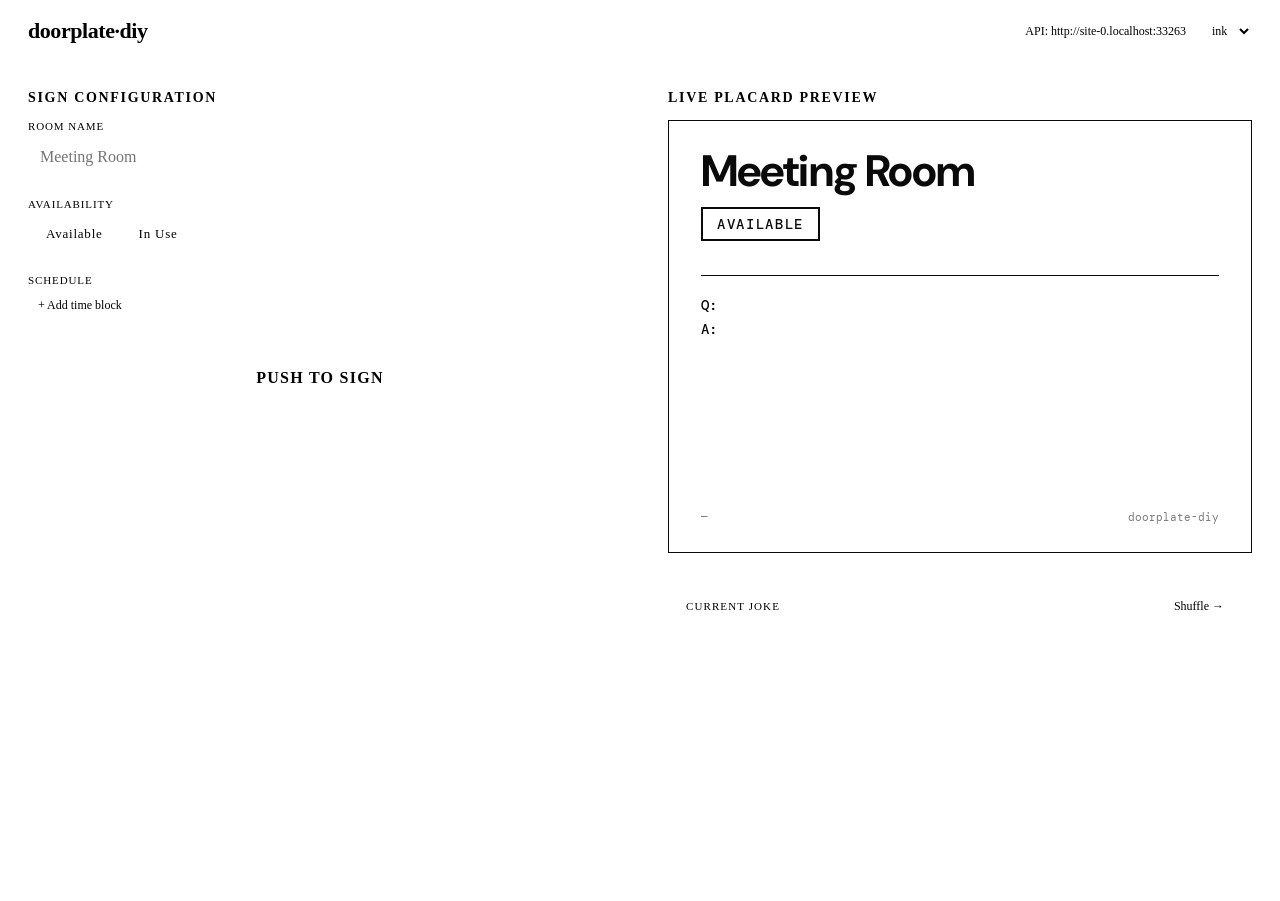
==== server/static/index.html @ 4c4773b1 "fix: address Bugbot + html-check findings - fix(security): stored XSS in control panel — renderSched" ====
<!DOCTYPE html>
<html lang="en">
<head>
  <meta charset="utf-8">
  <meta name="viewport" content="width=device-width, initial-scale=1">
  <title>doorplate-diy · control panel</title>
  <link rel="preconnect" href="https://fonts.googleapis.com">
  <link rel="preconnect" href="https://fonts.gstatic.com" crossorigin>
  <link href="https://fonts.googleapis.com/css2?family=DM+Mono:wght@400;500&family=DM+Sans:wght@400;500;700&family=Syne:wght@500;700;800&display=swap" rel="stylesheet">
  <link id="theme-css" rel="stylesheet" href="/static/themes/ink.css">
  <style>
    * { box-sizing: border-box; }
    html, body { margin: 0; padding: 0; background: var(--paper); color: var(--ink); font-family: var(--font-body); }
    body { min-height: 100vh; }

    .topbar {
      display: flex; align-items: center; justify-content: space-between;
      padding: 18px 28px; border-bottom: var(--divider);
    }
    .brand { font-family: var(--font-display); font-weight: 800; font-size: 22px; letter-spacing: -0.02em; }
    .brand span { color: var(--accent); }
    .topbar-meta { display: flex; gap: 14px; align-items: center; font-family: var(--font-mono); font-size: 12px; color: var(--muted); }
    .theme-picker { font-family: var(--font-mono); font-size: 12px; background: var(--paper-elevated); color: var(--ink); border: 1px solid var(--border); border-radius: var(--radius); padding: 4px 8px; }

    .layout { display: grid; grid-template-columns: 1fr 1fr; gap: 0; min-height: calc(100vh - 61px); }
    @media (max-width: 900px) { .layout { grid-template-columns: 1fr; } }

    .panel { padding: 28px; }
    .panel-left { border-right: var(--divider); }
    .panel-right { background: var(--muted-bg); }

    h2 { font-family: var(--font-display); font-weight: 700; font-size: 14px; letter-spacing: 0.12em; text-transform: uppercase; margin: 0 0 14px; color: var(--muted); }

    .field { margin-bottom: 22px; }
    label { display: block; font-family: var(--font-mono); font-size: 11px; letter-spacing: 0.08em; text-transform: uppercase; color: var(--muted); margin-bottom: 6px; }
    input[type=text], input[type=time] {
      width: 100%; padding: 10px 12px; font-family: var(--font-body); font-size: 16px;
      background: var(--paper-elevated); color: var(--ink);
      border: 1px solid var(--border); border-radius: var(--radius);
    }
    input:focus { outline: 2px solid var(--accent); outline-offset: 1px; }

    .segmented { display: inline-flex; border: 1px solid var(--border); border-radius: var(--radius); overflow: hidden; }
    .segmented button { padding: 10px 18px; background: var(--paper-elevated); color: var(--ink); border: 0; font-family: var(--font-mono); font-size: 13px; cursor: pointer; letter-spacing: 0.06em; }
    .segmented button.on { background: var(--ink); color: var(--paper); }
    .segmented button.on.in-use { background: var(--accent); color: var(--accent-ink); }

    .schedule-row { display: grid; grid-template-columns: 110px 1fr auto; gap: 8px; margin-bottom: 8px; align-items: center; }
    .schedule-row input { padding: 8px 10px; font-size: 14px; }
    .btn-ghost { background: transparent; border: 1px solid var(--border); color: var(--ink); padding: 6px 10px; font-family: var(--font-mono); font-size: 12px; cursor: pointer; border-radius: var(--radius); }
    .btn-ghost:hover { background: var(--ink); color: var(--paper); }

    .btn-primary {
      width: 100%; padding: 16px; margin-top: 12px;
      background: var(--ink); color: var(--paper);
      font-family: var(--font-display); font-weight: 700; font-size: 16px; letter-spacing: 0.08em; text-transform: uppercase;
      border: 0; border-radius: var(--radius); cursor: pointer;
    }
    .btn-primary:disabled { opacity: 0.5; cursor: wait; }
    .btn-primary:hover:not(:disabled) { background: var(--accent); color: var(--accent-ink); }

    /* Placard preview — mirrors the e-ink layout */
    .placard {
      background: #ffffff; color: #0a0a0a;
      border: 1px solid #0a0a0a;
      padding: 28px 32px; border-radius: var(--radius);
      aspect-ratio: 648 / 480; display: flex; flex-direction: column; gap: 14px;
      box-shadow: 0 10px 30px var(--shadow);
      font-family: "DM Sans", sans-serif;
    }
    .placard .title { font-family: "DM Sans", sans-serif; font-weight: 700; font-size: 44px; line-height: 1; letter-spacing: -0.02em; }
    .placard .badge {
      align-self: flex-start;
      padding: 6px 14px; font-family: "DM Mono", monospace; font-weight: 500; font-size: 14px; letter-spacing: 0.12em;
      border: 2px solid #0a0a0a;
    }
    .placard .badge.in-use { background: #c4342a; color: #ffffff; border-color: #c4342a; }
    .placard .schedule { display: flex; flex-direction: column; gap: 4px; font-size: 18px; }
    .placard .schedule-line { display: grid; grid-template-columns: 70px 1fr; gap: 12px; }
    .placard .schedule-empty { color: #7a7a7a; font-style: italic; font-size: 15px; }
    .placard .divider { border-top: 1px solid #0a0a0a; margin: 6px 0; }
    .placard .joke { font-family: "DM Mono", monospace; font-size: 14px; line-height: 1.4; display: flex; flex-direction: column; gap: 4px; }
    .placard .joke .q::before { content: "Q: "; font-weight: 500; }
    .placard .joke .a::before { content: "A: "; font-weight: 500; }
    .placard .footer { margin-top: auto; font-family: "DM Mono", monospace; font-size: 11px; color: #7a7a7a; display: flex; justify-content: space-between; }

    .joke-card { margin-top: 22px; padding: 18px; background: var(--paper-elevated); border: 1px solid var(--border); border-radius: var(--radius); }
    .joke-card .row { display: flex; justify-content: space-between; align-items: center; margin-bottom: 10px; }
    .joke-card .title { font-family: var(--font-mono); font-size: 11px; letter-spacing: 0.1em; text-transform: uppercase; color: var(--muted); }
    .joke-card .q, .joke-card .a { font-family: var(--font-mono); font-size: 14px; line-height: 1.5; }

    .toast { position: fixed; bottom: 24px; right: 24px; padding: 12px 18px; background: var(--ink); color: var(--paper); font-family: var(--font-mono); font-size: 13px; border-radius: var(--radius); opacity: 0; transition: opacity 0.2s; }
    .toast.show { opacity: 1; }
    .toast.error { background: var(--accent); color: var(--accent-ink); }
  </style>
</head>
<body>
  <header class="topbar">
    <div class="brand">doorplate<span>·</span>diy</div>
    <div class="topbar-meta">
      <span id="api-indicator"></span>
      <select id="theme-picker" class="theme-picker" title="theme"></select>
    </div>
  </header>

  <main class="layout">
    <section class="panel panel-left">
      <h2>Sign Configuration</h2>

      <div class="field">
        <label for="room-name">Room name</label>
        <input id="room-name" type="text" placeholder="Meeting Room" autocomplete="off">
      </div>

      <div class="field">
        <label>Availability</label>
        <div class="segmented" role="radiogroup">
          <button id="btn-available" type="button">Available</button>
          <button id="btn-in-use" type="button" class="in-use">In Use</button>
        </div>
      </div>

      <div class="field">
        <label>Schedule</label>
        <div id="schedule-rows"></div>
        <button id="btn-add-row" class="btn-ghost" type="button">+ Add time block</button>
      </div>

      <button id="btn-push" class="btn-primary" type="button">Push to Sign</button>
    </section>

    <section class="panel panel-right">
      <h2>Live Placard Preview</h2>
      <div class="placard" id="placard">
        <div class="title" id="pl-title">Meeting Room</div>
        <div class="badge" id="pl-badge">AVAILABLE</div>
        <div class="schedule" id="pl-schedule"></div>
        <div class="divider"></div>
        <div class="joke">
          <div class="q" id="pl-joke-q"></div>
          <div class="a" id="pl-joke-a"></div>
        </div>
        <div class="footer">
          <span id="pl-updated">—</span>
          <span>doorplate-diy</span>
        </div>
      </div>

      <div class="joke-card">
        <div class="row">
          <span class="title">Current joke</span>
          <button id="btn-shuffle" class="btn-ghost" type="button">Shuffle →</button>
        </div>
        <div class="q" id="jc-q"></div>
        <div class="a" id="jc-a"></div>
      </div>
    </section>
  </main>

  <div id="toast" class="toast"></div>

  <script>
    const API_BASE = `${window.location.protocol}//${window.location.host}`;
    document.getElementById("api-indicator").textContent = `API: ${API_BASE}`;

    const state = { room_name: "Meeting Room", available: true, schedule: [], joke_q: "", joke_a: "", last_updated: null };

    // ---------- theme ----------
    async function loadThemes() {
      const picker = document.getElementById("theme-picker");
      let themes = ["ink"];
      try {
        const res = await fetch(`${API_BASE}/themes`);
        const list = await res.json();
        if (Array.isArray(list) && list.length) themes = list;
      } catch (_) { /* fall back to single theme */ }

      const saved = localStorage.getItem("doorplateTheme") || "ink";
      picker.innerHTML = "";
      for (const name of themes) {
        const opt = document.createElement("option");
        opt.value = name; opt.textContent = name;
        if (name === saved) opt.selected = true;
        picker.appendChild(opt);
      }
      applyTheme(picker.value);
      picker.addEventListener("change", () => {
        applyTheme(picker.value);
        localStorage.setItem("doorplateTheme", picker.value);
      });
    }

    function applyTheme(name) {
      document.getElementById("theme-css").href = `/static/themes/${name}.css`;
    }

    // ---------- state ↔ UI ----------
    function render() {
      document.getElementById("room-name").value = state.room_name;
      document.getElementById("btn-available").classList.toggle("on", state.available);
      document.getElementById("btn-in-use").classList.toggle("on", !state.available);
      renderScheduleRows();
      renderPlacard();
      renderJokeCard();
    }

    function renderScheduleRows() {
      const container = document.getElementById("schedule-rows");
      container.replaceChildren();
      state.schedule.forEach((row, i) => {
        const el = document.createElement("div");
        el.className = "schedule-row";

        const timeInput = document.createElement("input");
        timeInput.type = "time";
        timeInput.value = row.time || "";
        timeInput.addEventListener("input", (e) => {
          state.schedule[i].time = e.target.value;
          renderPlacard();
        });

        const titleInput = document.createElement("input");
        titleInput.type = "text";
        titleInput.placeholder = "Meeting title";
        titleInput.value = row.title || "";
        titleInput.addEventListener("input", (e) => {
          state.schedule[i].title = e.target.value;
          renderPlacard();
        });

        const removeBtn = document.createElement("button");
        removeBtn.type = "button";
        removeBtn.className = "btn-ghost";
        removeBtn.textContent = "×";
        removeBtn.addEventListener("click", () => {
          state.schedule.splice(i, 1);
          renderScheduleRows();
          renderPlacard();
        });

        el.append(timeInput, titleInput, removeBtn);
        container.appendChild(el);
      });
    }

    function renderPlacard() {
      document.getElementById("pl-title").textContent = state.room_name || "—";
      const badge = document.getElementById("pl-badge");
      badge.textContent = state.available ? "AVAILABLE" : "IN USE";
      badge.classList.toggle("in-use", !state.available);

      const sched = document.getElementById("pl-schedule");
      sched.replaceChildren();
      const lines = state.schedule.filter(r => (r.time && r.time.trim()) || (r.title && r.title.trim()));
      if (!lines.length) {
        const empty = document.createElement("div");
        empty.className = "schedule-empty";
        empty.textContent = "No meetings scheduled";
        sched.appendChild(empty);
      } else {
        lines.slice(0, 5).forEach(row => {
          const line = document.createElement("div");
          line.className = "schedule-line";
          const timeSpan = document.createElement("span");
          timeSpan.textContent = row.time || "";
          const titleSpan = document.createElement("span");
          titleSpan.textContent = row.title || "";
          line.append(timeSpan, titleSpan);
          sched.appendChild(line);
        });
      }

      document.getElementById("pl-joke-q").textContent = state.joke_q || "";
      document.getElementById("pl-joke-a").textContent = state.joke_a || "";
      document.getElementById("pl-updated").textContent = state.last_updated || "not pushed yet";
    }

    function renderJokeCard() {
      document.getElementById("jc-q").textContent = state.joke_q ? `Q: ${state.joke_q}` : "";
      document.getElementById("jc-a").textContent = state.joke_a ? `A: ${state.joke_a}` : "";
    }

    // ---------- API ----------
    async function fetchStatus() {
      const res = await fetch(`${API_BASE}/status`);
      const data = await res.json();
      Object.assign(state, data);
      render();
    }

    async function pushUpdate(extra = {}) {
      const pushBtn = document.getElementById("btn-push");
      pushBtn.disabled = true;
      try {
        const headers = { "Content-Type": "application/json" };
        const token = localStorage.getItem("doorplateToken");
        if (token) headers["X-Doorplate-Token"] = token;
        const body = {
          room_name: document.getElementById("room-name").value,
          available: state.available,
          schedule: state.schedule,
          ...extra,
        };
        const res = await fetch(`${API_BASE}/update`, { method: "POST", headers, body: JSON.stringify(body) });
        if (!res.ok) throw new Error(`${res.status}`);
        const data = await res.json();
        Object.assign(state, data);
        render();
        toast("Pushed to sign");
      } catch (err) {
        toast(`Push failed: ${err.message}`, true);
      } finally {
        pushBtn.disabled = false;
      }
    }

    // ---------- events ----------
    document.getElementById("room-name").addEventListener("input", (e) => {
      state.room_name = e.target.value;
      renderPlacard();
    });
    document.getElementById("btn-available").addEventListener("click", () => {
      state.available = true;
      render();
    });
    document.getElementById("btn-in-use").addEventListener("click", () => {
      state.available = false;
      render();
    });
    document.getElementById("btn-add-row").addEventListener("click", () => {
      state.schedule.push({ time: "", title: "" });
      renderScheduleRows();
      renderPlacard();
    });
    document.getElementById("btn-push").addEventListener("click", () => pushUpdate());
    document.getElementById("btn-shuffle").addEventListener("click", () => pushUpdate({ new_joke: true }));

    // ---------- toast ----------
    let toastTimer = null;
    function toast(msg, isError = false) {
      const el = document.getElementById("toast");
      el.textContent = msg;
      el.classList.toggle("error", isError);
      el.classList.add("show");
      clearTimeout(toastTimer);
      toastTimer = setTimeout(() => el.classList.remove("show"), 2200);
    }

    // ---------- boot ----------
    (async () => {
      await loadThemes();
      await fetchStatus();
    })();
  </script>
</body>
</html>
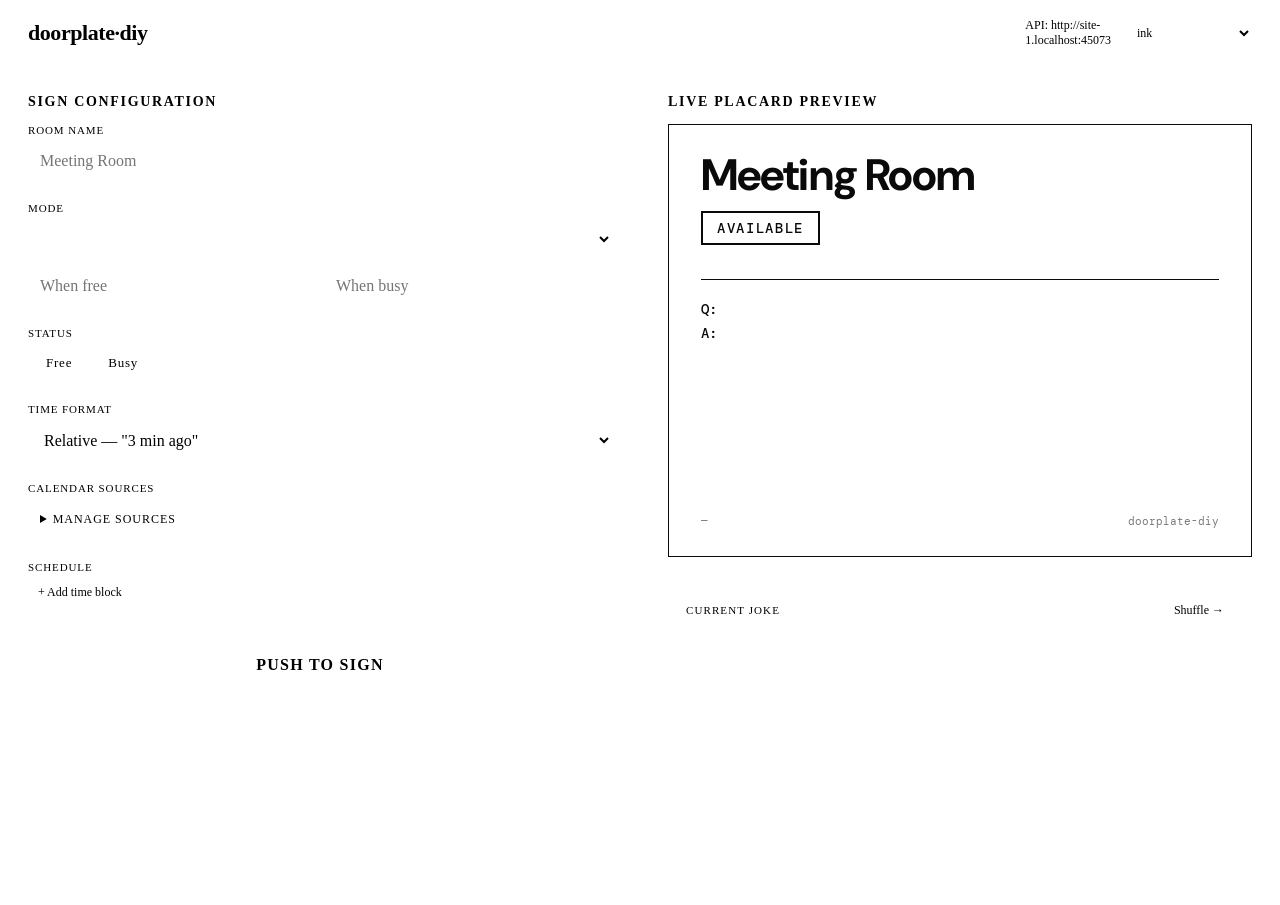
==== commit 61835b03: "feat: modes, time display, and calendar source badges Three user-facing features in one PR, all back" ====
--- a/server/static/index.html
+++ b/server/static/index.html
@@ -33,22 +33,32 @@
 
     .field { margin-bottom: 22px; }
     label { display: block; font-family: var(--font-mono); font-size: 11px; letter-spacing: 0.08em; text-transform: uppercase; color: var(--muted); margin-bottom: 6px; }
-    input[type=text], input[type=time] {
+    input[type=text], input[type=time], select {
       width: 100%; padding: 10px 12px; font-family: var(--font-body); font-size: 16px;
       background: var(--paper-elevated); color: var(--ink);
       border: 1px solid var(--border); border-radius: var(--radius);
     }
-    input:focus { outline: 2px solid var(--accent); outline-offset: 1px; }
+    input[type=color] {
+      width: 48px; height: 32px; padding: 0; border: 1px solid var(--border); border-radius: var(--radius); background: var(--paper-elevated);
+    }
+    input:focus, select:focus { outline: 2px solid var(--accent); outline-offset: 1px; }
 
     .segmented { display: inline-flex; border: 1px solid var(--border); border-radius: var(--radius); overflow: hidden; }
     .segmented button { padding: 10px 18px; background: var(--paper-elevated); color: var(--ink); border: 0; font-family: var(--font-mono); font-size: 13px; cursor: pointer; letter-spacing: 0.06em; }
     .segmented button.on { background: var(--ink); color: var(--paper); }
     .segmented button.on.in-use { background: var(--accent); color: var(--accent-ink); }
 
-    .schedule-row { display: grid; grid-template-columns: 110px 1fr auto; gap: 8px; margin-bottom: 8px; align-items: center; }
-    .schedule-row input { padding: 8px 10px; font-size: 14px; }
+    .schedule-row { display: grid; grid-template-columns: 100px 1fr 120px auto; gap: 6px; margin-bottom: 8px; align-items: center; }
+    .schedule-row input, .schedule-row select { padding: 8px 10px; font-size: 14px; }
     .btn-ghost { background: transparent; border: 1px solid var(--border); color: var(--ink); padding: 6px 10px; font-family: var(--font-mono); font-size: 12px; cursor: pointer; border-radius: var(--radius); }
     .btn-ghost:hover { background: var(--ink); color: var(--paper); }
+
+    .source-row { display: grid; grid-template-columns: 44px 1fr 48px auto; gap: 6px; margin-bottom: 8px; align-items: center; }
+    .source-row input { padding: 8px 10px; font-size: 14px; }
+    details.sources { border: 1px solid var(--border); border-radius: var(--radius); background: var(--paper-elevated); padding: 10px 12px; }
+    details.sources > summary { font-family: var(--font-mono); font-size: 12px; cursor: pointer; color: var(--muted); letter-spacing: 0.08em; text-transform: uppercase; padding: 2px 0; }
+    details.sources[open] > summary { margin-bottom: 10px; }
+    .custom-labels { display: grid; grid-template-columns: 1fr 1fr; gap: 8px; margin-top: 8px; }
 
     .btn-primary {
       width: 100%; padding: 16px; margin-top: 12px;
@@ -73,16 +83,34 @@
       align-self: flex-start;
       padding: 6px 14px; font-family: "DM Mono", monospace; font-weight: 500; font-size: 14px; letter-spacing: 0.12em;
       border: 2px solid #0a0a0a;
-    }
-    .placard .badge.in-use { background: #c4342a; color: #ffffff; border-color: #c4342a; }
+      position: relative; overflow: hidden;
+    }
+    .placard .badge.in-use { color: #ffffff; }
+    .placard .badge.anim-pulse  { animation: badge-pulse 1.6s ease-in-out infinite; }
+    .placard .badge.anim-blink  { animation: badge-blink 1.0s steps(2) infinite; }
+    .placard .badge.anim-scanline::after {
+      content: ""; position: absolute; top: 0; right: 0; bottom: 0; left: 0;
+      background: linear-gradient(transparent 40%, rgba(255,255,255,0.45) 50%, transparent 60%);
+      animation: badge-scan 2.2s linear infinite;
+      pointer-events: none;
+    }
+    @keyframes badge-pulse { 0%, 100% { opacity: 1 } 50% { opacity: 0.55 } }
+    @keyframes badge-blink { 50% { opacity: 0 } }
+    @keyframes badge-scan  { 0% { transform: translateY(-100%) } 100% { transform: translateY(100%) } }
+
     .placard .schedule { display: flex; flex-direction: column; gap: 4px; font-size: 18px; }
-    .placard .schedule-line { display: grid; grid-template-columns: 70px 1fr; gap: 12px; }
+    .placard .schedule-line { display: grid; grid-template-columns: auto 70px 1fr; gap: 8px; align-items: center; }
     .placard .schedule-empty { color: #7a7a7a; font-style: italic; font-size: 15px; }
     .placard .divider { border-top: 1px solid #0a0a0a; margin: 6px 0; }
     .placard .joke { font-family: "DM Mono", monospace; font-size: 14px; line-height: 1.4; display: flex; flex-direction: column; gap: 4px; }
     .placard .joke .q::before { content: "Q: "; font-weight: 500; }
     .placard .joke .a::before { content: "A: "; font-weight: 500; }
     .placard .footer { margin-top: auto; font-family: "DM Mono", monospace; font-size: 11px; color: #7a7a7a; display: flex; justify-content: space-between; }
+
+    .source-chip {
+      display: inline-block; padding: 1px 5px; border-radius: 2px;
+      font-family: "DM Mono", monospace; font-size: 11px; color: #fff; letter-spacing: 0.04em; font-weight: 500;
+    }
 
     .joke-card { margin-top: 22px; padding: 18px; background: var(--paper-elevated); border: 1px solid var(--border); border-radius: var(--radius); }
     .joke-card .row { display: flex; justify-content: space-between; align-items: center; margin-bottom: 10px; }
@@ -113,11 +141,40 @@
       </div>
 
       <div class="field">
-        <label>Availability</label>
+        <label for="mode-picker">Mode</label>
+        <select id="mode-picker"></select>
+        <div id="custom-labels" class="custom-labels" hidden>
+          <input id="custom-free" type="text" placeholder="When free" maxlength="24">
+          <input id="custom-busy" type="text" placeholder="When busy" maxlength="24">
+        </div>
+      </div>
+
+      <div class="field">
+        <label>Status</label>
         <div class="segmented" role="radiogroup">
-          <button id="btn-available" type="button">Available</button>
-          <button id="btn-in-use" type="button" class="in-use">In Use</button>
+          <button id="btn-available" type="button">Free</button>
+          <button id="btn-in-use" type="button" class="in-use">Busy</button>
         </div>
+      </div>
+
+      <div class="field">
+        <label for="time-format">Time format</label>
+        <select id="time-format">
+          <option value="relative">Relative — "3 min ago"</option>
+          <option value="24h">24-hour — "17:08"</option>
+          <option value="12h">12-hour — "5:08 PM"</option>
+          <option value="iso">ISO timestamp</option>
+          <option value="off">Off (hide)</option>
+        </select>
+      </div>
+
+      <div class="field">
+        <label>Calendar sources</label>
+        <details class="sources">
+          <summary>Manage sources</summary>
+          <div id="source-rows"></div>
+          <button id="btn-add-source" class="btn-ghost" type="button">+ Add source</button>
+        </details>
       </div>
 
       <div class="field">
@@ -163,7 +220,22 @@
     const API_BASE = `${window.location.protocol}//${window.location.host}`;
     document.getElementById("api-indicator").textContent = `API: ${API_BASE}`;
 
-    const state = { room_name: "Meeting Room", available: true, schedule: [], joke_q: "", joke_a: "", last_updated: null };
+    const state = {
+      room_name: "Meeting Room",
+      available: true,
+      schedule: [],
+      joke_q: "", joke_a: "",
+      last_updated: null,
+      status_label: "AVAILABLE",
+      status_animation: "none",
+      status_accent: "#c4342a",
+      mode: "meeting_room",
+      modes: [],
+      custom_labels: { free: "AVAILABLE", busy: "IN USE" },
+      time_format: "relative",
+      time_display: "not pushed yet",
+      sources: {},
+    };
 
     // ---------- theme ----------
     async function loadThemes() {
@@ -176,7 +248,7 @@
       } catch (_) { /* fall back to single theme */ }
 
       const saved = localStorage.getItem("doorplateTheme") || "ink";
-      picker.innerHTML = "";
+      picker.replaceChildren();
       for (const name of themes) {
         const opt = document.createElement("option");
         opt.value = name; opt.textContent = name;
@@ -194,11 +266,107 @@
       document.getElementById("theme-css").href = `/static/themes/${name}.css`;
     }
 
+    // ---------- mode ↔ labels ----------
+    function currentModeLabels() {
+      if (state.mode === "custom") return { free: state.custom_labels.free, busy: state.custom_labels.busy };
+      const m = state.modes.find(x => x.key === state.mode);
+      return m ? { free: m.free, busy: m.busy } : { free: "FREE", busy: "BUSY" };
+    }
+
+    function renderModePicker() {
+      const picker = document.getElementById("mode-picker");
+      picker.replaceChildren();
+      for (const m of state.modes) {
+        const opt = document.createElement("option");
+        opt.value = m.key;
+        opt.textContent = m.label;
+        if (m.key === state.mode) opt.selected = true;
+        picker.appendChild(opt);
+      }
+      document.getElementById("custom-labels").hidden = state.mode !== "custom";
+      document.getElementById("custom-free").value = state.custom_labels.free || "";
+      document.getElementById("custom-busy").value = state.custom_labels.busy || "";
+    }
+
+    function renderSegmented() {
+      const { free, busy } = currentModeLabels();
+      document.getElementById("btn-available").textContent = free || "Free";
+      document.getElementById("btn-in-use").textContent = busy || "Busy";
+      document.getElementById("btn-available").classList.toggle("on", state.available);
+      document.getElementById("btn-in-use").classList.toggle("on", !state.available);
+    }
+
+    // ---------- sources ----------
+    function renderSourceRows() {
+      const container = document.getElementById("source-rows");
+      container.replaceChildren();
+      for (const [key, cfg] of Object.entries(state.sources)) {
+        const row = document.createElement("div");
+        row.className = "source-row";
+
+        const shortInput = document.createElement("input");
+        shortInput.type = "text";
+        shortInput.value = cfg.short || "";
+        shortInput.maxLength = 2;
+        shortInput.placeholder = "W";
+        shortInput.title = "1-2 char badge";
+        shortInput.addEventListener("input", (e) => {
+          state.sources[key].short = e.target.value.slice(0, 2);
+          renderScheduleRows();
+          renderPlacard();
+        });
+
+        const labelInput = document.createElement("input");
+        labelInput.type = "text";
+        labelInput.value = cfg.label || "";
+        labelInput.placeholder = "Work Calendar";
+        labelInput.addEventListener("input", (e) => {
+          state.sources[key].label = e.target.value;
+        });
+
+        const colorInput = document.createElement("input");
+        colorInput.type = "color";
+        colorInput.value = cfg.accent || "#0091ea";
+        colorInput.addEventListener("input", (e) => {
+          state.sources[key].accent = e.target.value;
+          renderPlacard();
+        });
+
+        const removeBtn = document.createElement("button");
+        removeBtn.type = "button";
+        removeBtn.className = "btn-ghost";
+        removeBtn.textContent = "×";
+        removeBtn.addEventListener("click", () => {
+          delete state.sources[key];
+          // Orphan schedule items keep their source key; server will reject
+          // on push unless we strip it. Strip preemptively to match server validation.
+          state.schedule.forEach(r => { if (r.source === key) delete r.source; });
+          renderSourceRows();
+          renderScheduleRows();
+          renderPlacard();
+        });
+
+        row.append(shortInput, labelInput, colorInput, removeBtn);
+        container.appendChild(row);
+      }
+    }
+
+    function addSource() {
+      // Find a free key
+      let idx = Object.keys(state.sources).length + 1;
+      let key;
+      do { key = `source-${idx++}`; } while (key in state.sources);
+      state.sources[key] = { label: "New source", accent: "#0091ea", short: "S" };
+      renderSourceRows();
+    }
+
     // ---------- state ↔ UI ----------
     function render() {
       document.getElementById("room-name").value = state.room_name;
-      document.getElementById("btn-available").classList.toggle("on", state.available);
-      document.getElementById("btn-in-use").classList.toggle("on", !state.available);
+      renderModePicker();
+      renderSegmented();
+      document.getElementById("time-format").value = state.time_format;
+      renderSourceRows();
       renderScheduleRows();
       renderPlacard();
       renderJokeCard();
@@ -207,6 +375,7 @@
     function renderScheduleRows() {
       const container = document.getElementById("schedule-rows");
       container.replaceChildren();
+      const sourceKeys = Object.keys(state.sources);
       state.schedule.forEach((row, i) => {
         const el = document.createElement("div");
         el.className = "schedule-row";
@@ -225,6 +394,23 @@
         titleInput.value = row.title || "";
         titleInput.addEventListener("input", (e) => {
           state.schedule[i].title = e.target.value;
+          renderPlacard();
+        });
+
+        const sourceSelect = document.createElement("select");
+        const noneOpt = document.createElement("option");
+        noneOpt.value = ""; noneOpt.textContent = "No source";
+        sourceSelect.appendChild(noneOpt);
+        for (const key of sourceKeys) {
+          const opt = document.createElement("option");
+          opt.value = key;
+          opt.textContent = state.sources[key].label || key;
+          if (row.source === key) opt.selected = true;
+          sourceSelect.appendChild(opt);
+        }
+        sourceSelect.addEventListener("change", (e) => {
+          if (e.target.value) state.schedule[i].source = e.target.value;
+          else delete state.schedule[i].source;
           renderPlacard();
         });
 
@@ -238,7 +424,7 @@
           renderPlacard();
         });
 
-        el.append(timeInput, titleInput, removeBtn);
+        el.append(timeInput, titleInput, sourceSelect, removeBtn);
         container.appendChild(el);
       });
     }
@@ -246,8 +432,22 @@
     function renderPlacard() {
       document.getElementById("pl-title").textContent = state.room_name || "—";
       const badge = document.getElementById("pl-badge");
-      badge.textContent = state.available ? "AVAILABLE" : "IN USE";
+      const { free, busy } = currentModeLabels();
+      const label = state.available ? free : busy;
+      badge.textContent = label || (state.available ? "FREE" : "BUSY");
       badge.classList.toggle("in-use", !state.available);
+      // Reset animation classes
+      badge.classList.remove("anim-pulse", "anim-blink", "anim-scanline");
+      if (!state.available && state.status_animation && state.status_animation !== "none") {
+        badge.classList.add(`anim-${state.status_animation}`);
+      }
+      if (!state.available) {
+        badge.style.background = state.status_accent || "#c4342a";
+        badge.style.borderColor = state.status_accent || "#c4342a";
+      } else {
+        badge.style.background = "";
+        badge.style.borderColor = "";
+      }
 
       const sched = document.getElementById("pl-schedule");
       sched.replaceChildren();
@@ -261,18 +461,29 @@
         lines.slice(0, 5).forEach(row => {
           const line = document.createElement("div");
           line.className = "schedule-line";
+
+          const chipSlot = document.createElement("span");
+          if (row.source && state.sources[row.source]) {
+            const src = state.sources[row.source];
+            const chip = document.createElement("span");
+            chip.className = "source-chip";
+            chip.style.background = src.accent;
+            chip.textContent = src.short || "?";
+            chipSlot.appendChild(chip);
+          }
+
           const timeSpan = document.createElement("span");
           timeSpan.textContent = row.time || "";
           const titleSpan = document.createElement("span");
           titleSpan.textContent = row.title || "";
-          line.append(timeSpan, titleSpan);
+          line.append(chipSlot, timeSpan, titleSpan);
           sched.appendChild(line);
         });
       }
 
       document.getElementById("pl-joke-q").textContent = state.joke_q || "";
       document.getElementById("pl-joke-a").textContent = state.joke_a || "";
-      document.getElementById("pl-updated").textContent = state.last_updated || "not pushed yet";
+      document.getElementById("pl-updated").textContent = state.time_display || "";
     }
 
     function renderJokeCard() {
@@ -286,6 +497,26 @@
       const data = await res.json();
       Object.assign(state, data);
       render();
+    }
+
+    function buildPushBody(extra = {}) {
+      // Build the schedule payload: filter orphaned sources.
+      const allowed = new Set(Object.keys(state.sources));
+      const schedule = state.schedule.map(r => {
+        const out = { time: r.time || "", title: r.title || "" };
+        if (r.source && allowed.has(r.source)) out.source = r.source;
+        return out;
+      });
+      return {
+        room_name: document.getElementById("room-name").value,
+        available: state.available,
+        mode: state.mode,
+        custom_labels: state.custom_labels,
+        time_format: state.time_format,
+        sources: state.sources,
+        schedule,
+        ...extra,
+      };
     }
 
     async function pushUpdate(extra = {}) {
@@ -295,14 +526,15 @@
         const headers = { "Content-Type": "application/json" };
         const token = localStorage.getItem("doorplateToken");
         if (token) headers["X-Doorplate-Token"] = token;
-        const body = {
-          room_name: document.getElementById("room-name").value,
-          available: state.available,
-          schedule: state.schedule,
-          ...extra,
-        };
-        const res = await fetch(`${API_BASE}/update`, { method: "POST", headers, body: JSON.stringify(body) });
-        if (!res.ok) throw new Error(`${res.status}`);
+        const res = await fetch(`${API_BASE}/update`, {
+          method: "POST",
+          headers,
+          body: JSON.stringify(buildPushBody(extra)),
+        });
+        if (!res.ok) {
+          const err = await res.json().catch(() => ({ error: res.status }));
+          throw new Error(err.error || res.status);
+        }
         const data = await res.json();
         Object.assign(state, data);
         render();
@@ -321,12 +553,42 @@
     });
     document.getElementById("btn-available").addEventListener("click", () => {
       state.available = true;
-      render();
+      renderSegmented();
+      renderPlacard();
     });
     document.getElementById("btn-in-use").addEventListener("click", () => {
       state.available = false;
-      render();
-    });
+      renderSegmented();
+      renderPlacard();
+    });
+    document.getElementById("mode-picker").addEventListener("change", (e) => {
+      state.mode = e.target.value;
+      // When switching to a non-custom preset, pull the preset's anim/accent
+      // into local state so the preview updates before the next push.
+      const m = state.modes.find(x => x.key === state.mode);
+      if (m && state.mode !== "custom") {
+        // animation + accent aren't on the modes list; server will resolve them on push.
+        // For immediate preview, re-fetch after push; for now just re-render labels.
+      }
+      renderModePicker();
+      renderSegmented();
+      renderPlacard();
+    });
+    document.getElementById("custom-free").addEventListener("input", (e) => {
+      state.custom_labels.free = e.target.value;
+      renderSegmented();
+      renderPlacard();
+    });
+    document.getElementById("custom-busy").addEventListener("input", (e) => {
+      state.custom_labels.busy = e.target.value;
+      renderSegmented();
+      renderPlacard();
+    });
+    document.getElementById("time-format").addEventListener("change", (e) => {
+      state.time_format = e.target.value;
+      // Server formats time_display on push; for now preview just shows last value.
+    });
+    document.getElementById("btn-add-source").addEventListener("click", () => addSource());
     document.getElementById("btn-add-row").addEventListener("click", () => {
       state.schedule.push({ time: "", title: "" });
       renderScheduleRows();
@@ -343,7 +605,7 @@
       el.classList.toggle("error", isError);
       el.classList.add("show");
       clearTimeout(toastTimer);
-      toastTimer = setTimeout(() => el.classList.remove("show"), 2200);
+      toastTimer = setTimeout(() => el.classList.remove("show"), 2800);
     }
 
     // ---------- boot ----------
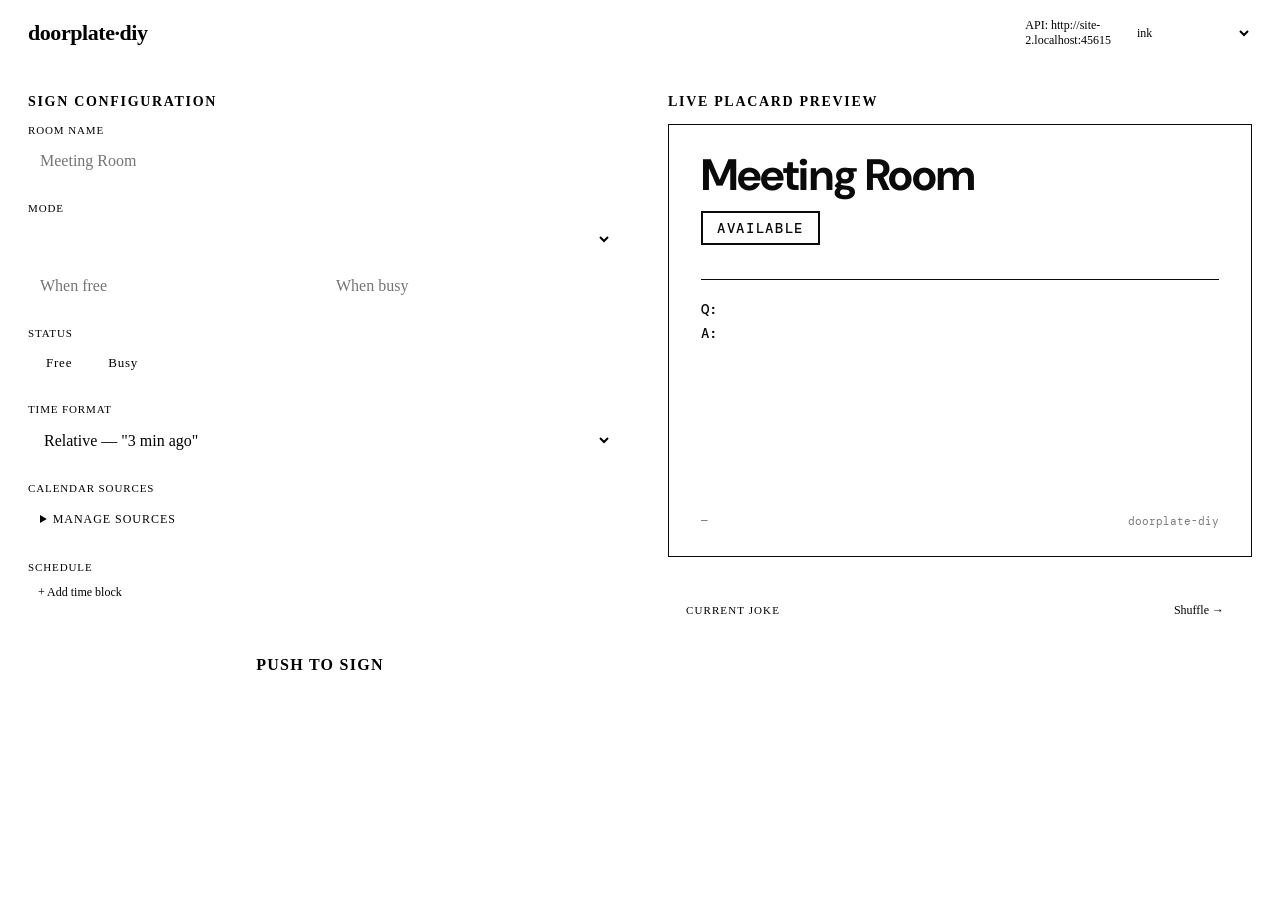
==== commit 6ef13650: "feat: pull Stage 2 forward — ICS calendar subscriptions Sources now actually link to calendars. When" ====
--- a/server/static/index.html
+++ b/server/static/index.html
@@ -53,12 +53,21 @@
     .btn-ghost { background: transparent; border: 1px solid var(--border); color: var(--ink); padding: 6px 10px; font-family: var(--font-mono); font-size: 12px; cursor: pointer; border-radius: var(--radius); }
     .btn-ghost:hover { background: var(--ink); color: var(--paper); }
 
-    .source-row { display: grid; grid-template-columns: 44px 1fr 48px auto; gap: 6px; margin-bottom: 8px; align-items: center; }
+    .source-block { border: 1px solid var(--border); border-radius: var(--radius); padding: 8px 10px; margin-bottom: 8px; background: var(--paper); }
+    .source-row { display: grid; grid-template-columns: 44px 1fr 48px auto; gap: 6px; align-items: center; }
     .source-row input { padding: 8px 10px; font-size: 14px; }
+    .source-ics { display: grid; grid-template-columns: 1fr auto; gap: 6px; margin-top: 6px; }
+    .source-ics input { padding: 6px 8px; font-size: 12px; font-family: var(--font-mono); }
+    .source-status { font-family: var(--font-mono); font-size: 11px; color: var(--muted); margin-top: 4px; }
+    .source-status.error { color: var(--accent); }
+    .source-status.ok::before { content: "\2713  "; }
     details.sources { border: 1px solid var(--border); border-radius: var(--radius); background: var(--paper-elevated); padding: 10px 12px; }
     details.sources > summary { font-family: var(--font-mono); font-size: 12px; cursor: pointer; color: var(--muted); letter-spacing: 0.08em; text-transform: uppercase; padding: 2px 0; }
     details.sources[open] > summary { margin-bottom: 10px; }
+    .sources-actions { display: flex; gap: 8px; margin-top: 10px; }
     .custom-labels { display: grid; grid-template-columns: 1fr 1fr; gap: 8px; margin-top: 8px; }
+    .schedule-row.synced input, .schedule-row.synced select { opacity: 0.7; }
+    .synced-badge { display: inline-block; padding: 1px 5px; border: 1px solid var(--border); border-radius: 2px; font-family: var(--font-mono); font-size: 10px; color: var(--muted); letter-spacing: 0.06em; text-transform: uppercase; }
 
     .btn-primary {
       width: 100%; padding: 16px; margin-top: 12px;
@@ -173,7 +182,10 @@
         <details class="sources">
           <summary>Manage sources</summary>
           <div id="source-rows"></div>
-          <button id="btn-add-source" class="btn-ghost" type="button">+ Add source</button>
+          <div class="sources-actions">
+            <button id="btn-add-source" class="btn-ghost" type="button">+ Add source</button>
+            <button id="btn-refresh-sources" class="btn-ghost" type="button">↻ Refresh now</button>
+          </div>
         </details>
       </div>
 
@@ -301,6 +313,9 @@
       const container = document.getElementById("source-rows");
       container.replaceChildren();
       for (const [key, cfg] of Object.entries(state.sources)) {
+        const block = document.createElement("div");
+        block.className = "source-block";
+
         const row = document.createElement("div");
         row.className = "source-row";
 
@@ -338,8 +353,6 @@
         removeBtn.textContent = "×";
         removeBtn.addEventListener("click", () => {
           delete state.sources[key];
-          // Orphan schedule items keep their source key; server will reject
-          // on push unless we strip it. Strip preemptively to match server validation.
           state.schedule.forEach(r => { if (r.source === key) delete r.source; });
           renderSourceRows();
           renderScheduleRows();
@@ -347,7 +360,60 @@
         });
 
         row.append(shortInput, labelInput, colorInput, removeBtn);
-        container.appendChild(row);
+        block.appendChild(row);
+
+        // ICS URL row
+        const icsWrap = document.createElement("div");
+        icsWrap.className = "source-ics";
+        const icsInput = document.createElement("input");
+        icsInput.type = "url";
+        icsInput.value = cfg.ics_url || "";
+        icsInput.placeholder = "https://calendar.google.com/calendar/ical/.../basic.ics (optional)";
+        icsInput.addEventListener("input", (e) => {
+          state.sources[key].ics_url = e.target.value.trim();
+        });
+        icsWrap.appendChild(icsInput);
+        block.appendChild(icsWrap);
+
+        // Status indicator
+        if (cfg.ics_url) {
+          const status = document.createElement("div");
+          status.className = "source-status";
+          if (cfg.last_sync_error) {
+            status.classList.add("error");
+            status.textContent = `Sync error: ${cfg.last_sync_error}`;
+          } else if (cfg.last_synced) {
+            status.classList.add("ok");
+            status.textContent = `Last synced ${cfg.last_synced}`;
+          } else {
+            status.textContent = "Not synced yet — push config, then hit Refresh now.";
+          }
+          block.appendChild(status);
+        }
+
+        container.appendChild(block);
+      }
+    }
+
+    async function refreshSources() {
+      const btn = document.getElementById("btn-refresh-sources");
+      btn.disabled = true;
+      btn.textContent = "Refreshing…";
+      try {
+        const headers = {};
+        const token = localStorage.getItem("doorplateToken");
+        if (token) headers["X-Doorplate-Token"] = token;
+        const res = await fetch(`${API_BASE}/sources/refresh`, { method: "POST", headers });
+        if (!res.ok) throw new Error(res.status);
+        const data = await res.json();
+        Object.assign(state, data);
+        render();
+        toast("Sources refreshed");
+      } catch (err) {
+        toast(`Refresh failed: ${err.message}`, true);
+      } finally {
+        btn.disabled = false;
+        btn.textContent = "↻ Refresh now";
       }
     }
 
@@ -379,10 +445,13 @@
       state.schedule.forEach((row, i) => {
         const el = document.createElement("div");
         el.className = "schedule-row";
+        const isSynced = row.synced === true;
+        if (isSynced) el.classList.add("synced");
 
         const timeInput = document.createElement("input");
         timeInput.type = "time";
         timeInput.value = row.time || "";
+        timeInput.disabled = isSynced;
         timeInput.addEventListener("input", (e) => {
           state.schedule[i].time = e.target.value;
           renderPlacard();
@@ -392,39 +461,51 @@
         titleInput.type = "text";
         titleInput.placeholder = "Meeting title";
         titleInput.value = row.title || "";
+        titleInput.disabled = isSynced;
         titleInput.addEventListener("input", (e) => {
           state.schedule[i].title = e.target.value;
           renderPlacard();
         });
 
-        const sourceSelect = document.createElement("select");
-        const noneOpt = document.createElement("option");
-        noneOpt.value = ""; noneOpt.textContent = "No source";
-        sourceSelect.appendChild(noneOpt);
-        for (const key of sourceKeys) {
-          const opt = document.createElement("option");
-          opt.value = key;
-          opt.textContent = state.sources[key].label || key;
-          if (row.source === key) opt.selected = true;
-          sourceSelect.appendChild(opt);
+        let sourceCell;
+        if (isSynced) {
+          sourceCell = document.createElement("span");
+          sourceCell.className = "synced-badge";
+          sourceCell.textContent = "synced";
+          sourceCell.title = `Pulled from ${state.sources[row.source]?.label || row.source}`;
+        } else {
+          sourceCell = document.createElement("select");
+          const noneOpt = document.createElement("option");
+          noneOpt.value = ""; noneOpt.textContent = "No source";
+          sourceCell.appendChild(noneOpt);
+          for (const key of sourceKeys) {
+            const opt = document.createElement("option");
+            opt.value = key;
+            opt.textContent = state.sources[key].label || key;
+            if (row.source === key) opt.selected = true;
+            sourceCell.appendChild(opt);
+          }
+          sourceCell.addEventListener("change", (e) => {
+            if (e.target.value) state.schedule[i].source = e.target.value;
+            else delete state.schedule[i].source;
+            renderPlacard();
+          });
         }
-        sourceSelect.addEventListener("change", (e) => {
-          if (e.target.value) state.schedule[i].source = e.target.value;
-          else delete state.schedule[i].source;
-          renderPlacard();
-        });
 
         const removeBtn = document.createElement("button");
         removeBtn.type = "button";
         removeBtn.className = "btn-ghost";
         removeBtn.textContent = "×";
-        removeBtn.addEventListener("click", () => {
-          state.schedule.splice(i, 1);
-          renderScheduleRows();
-          renderPlacard();
-        });
-
-        el.append(timeInput, titleInput, sourceSelect, removeBtn);
+        removeBtn.disabled = isSynced;
+        if (!isSynced) {
+          removeBtn.addEventListener("click", () => {
+            state.schedule.splice(i, 1);
+            renderScheduleRows();
+            renderPlacard();
+          });
+        }
+
+        el.append(timeInput, titleInput, sourceCell, removeBtn);
         container.appendChild(el);
       });
     }
@@ -500,11 +581,14 @@
     }
 
     function buildPushBody(extra = {}) {
-      // Build the schedule payload: filter orphaned sources.
+      // Build the schedule payload: filter orphaned sources. Synced items
+      // are echoed back with synced:true so the server can drop them —
+      // the worker is the source of truth for those.
       const allowed = new Set(Object.keys(state.sources));
       const schedule = state.schedule.map(r => {
         const out = { time: r.time || "", title: r.title || "" };
         if (r.source && allowed.has(r.source)) out.source = r.source;
+        if (r.synced === true) out.synced = true;
         return out;
       });
       return {
@@ -589,6 +673,7 @@
       // Server formats time_display on push; for now preview just shows last value.
     });
     document.getElementById("btn-add-source").addEventListener("click", () => addSource());
+    document.getElementById("btn-refresh-sources").addEventListener("click", () => refreshSources());
     document.getElementById("btn-add-row").addEventListener("click", () => {
       state.schedule.push({ time: "", title: "" });
       renderScheduleRows();
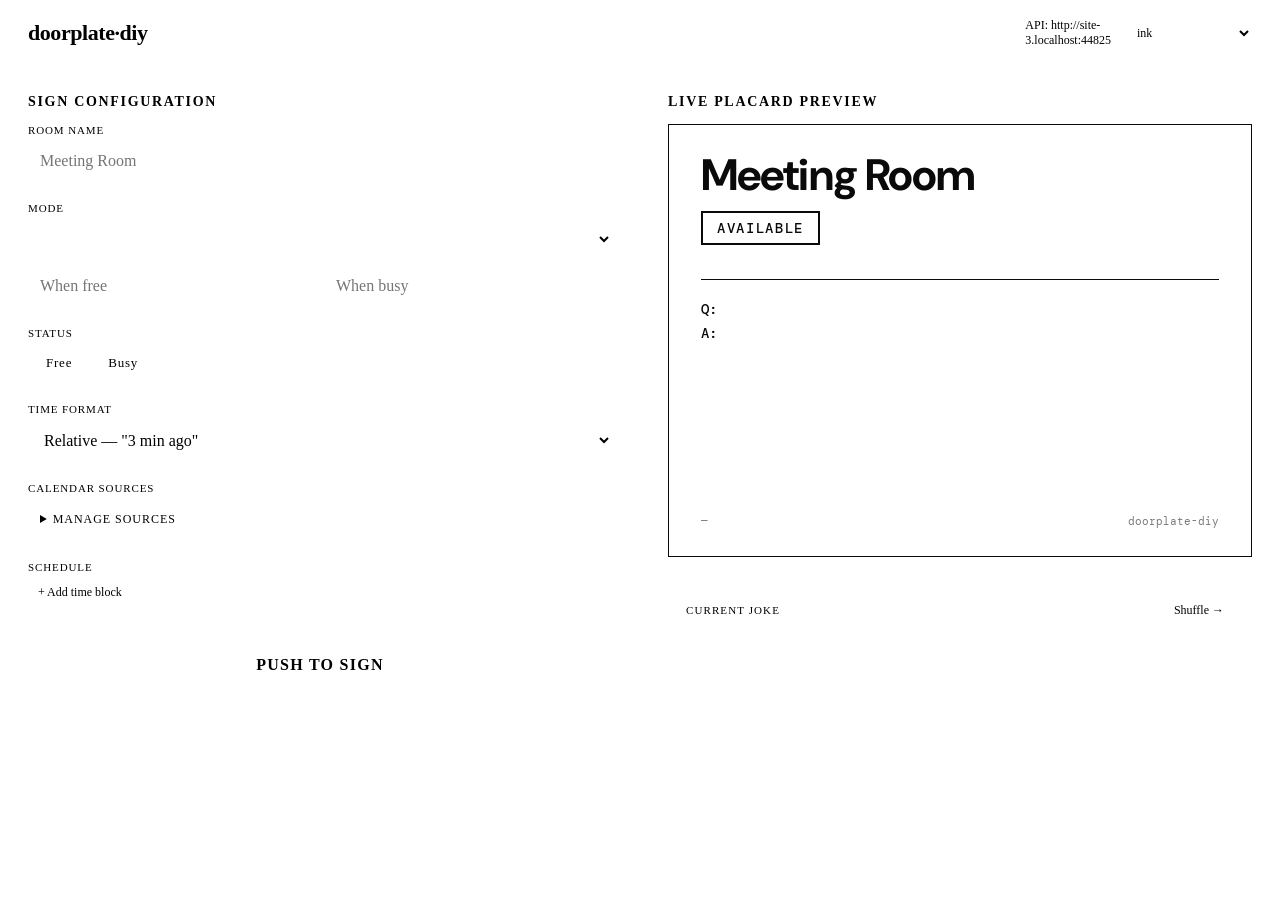
==== commit aad85d61: "feat(ics): robustness — webcal, browser UA, Test button, actionable errors Real fix for 'my Google C" ====
--- a/server/static/index.html
+++ b/server/static/index.html
@@ -58,9 +58,13 @@
     .source-row input { padding: 8px 10px; font-size: 14px; }
     .source-ics { display: grid; grid-template-columns: 1fr auto; gap: 6px; margin-top: 6px; }
     .source-ics input { padding: 6px 8px; font-size: 12px; font-family: var(--font-mono); }
-    .source-status { font-family: var(--font-mono); font-size: 11px; color: var(--muted); margin-top: 4px; }
+    .source-status { font-family: var(--font-mono); font-size: 11px; color: var(--muted); margin-top: 4px; line-height: 1.4; }
     .source-status.error { color: var(--accent); }
     .source-status.ok::before { content: "\2713  "; }
+    .source-test-result { margin-top: 6px; padding: 8px 10px; border-radius: var(--radius); font-family: var(--font-mono); font-size: 11px; line-height: 1.4; }
+    .source-test-result.ok { background: var(--muted-bg); border-left: 3px solid #2e7d32; }
+    .source-test-result.error { background: var(--muted-bg); border-left: 3px solid var(--accent); color: var(--ink); }
+    .source-test-result ul { margin: 4px 0 0; padding-left: 18px; }
     details.sources { border: 1px solid var(--border); border-radius: var(--radius); background: var(--paper-elevated); padding: 10px 12px; }
     details.sources > summary { font-family: var(--font-mono); font-size: 12px; cursor: pointer; color: var(--muted); letter-spacing: 0.08em; text-transform: uppercase; padding: 2px 0; }
     details.sources[open] > summary { margin-bottom: 10px; }
@@ -362,20 +366,26 @@
         row.append(shortInput, labelInput, colorInput, removeBtn);
         block.appendChild(row);
 
-        // ICS URL row
+        // ICS URL row + Test button
         const icsWrap = document.createElement("div");
         icsWrap.className = "source-ics";
         const icsInput = document.createElement("input");
         icsInput.type = "url";
         icsInput.value = cfg.ics_url || "";
-        icsInput.placeholder = "https://calendar.google.com/calendar/ical/.../basic.ics (optional)";
+        icsInput.placeholder = "https:// or webcal:// (optional)";
         icsInput.addEventListener("input", (e) => {
           state.sources[key].ics_url = e.target.value.trim();
         });
-        icsWrap.appendChild(icsInput);
+        const testBtn = document.createElement("button");
+        testBtn.type = "button";
+        testBtn.className = "btn-ghost";
+        testBtn.textContent = "Test";
+        testBtn.title = "Probe this URL without saving";
+        testBtn.addEventListener("click", () => testSourceUrl(key, block));
+        icsWrap.append(icsInput, testBtn);
         block.appendChild(icsWrap);
 
-        // Status indicator
+        // Status indicator (from last background poll)
         if (cfg.ics_url) {
           const status = document.createElement("div");
           status.className = "source-status";
@@ -386,12 +396,73 @@
             status.classList.add("ok");
             status.textContent = `Last synced ${cfg.last_synced}`;
           } else {
-            status.textContent = "Not synced yet — push config, then hit Refresh now.";
+            status.textContent = "Not synced yet — Test the URL above, or push config and hit Refresh now.";
           }
           block.appendChild(status);
         }
 
+        // Placeholder for test results
+        const testSlot = document.createElement("div");
+        testSlot.className = "source-test-slot";
+        block.appendChild(testSlot);
+
         container.appendChild(block);
+      }
+    }
+
+    async function testSourceUrl(key, block) {
+      const url = (state.sources[key] && state.sources[key].ics_url || "").trim();
+      const slot = block.querySelector(".source-test-slot");
+      slot.replaceChildren();
+      if (!url) {
+        const box = document.createElement("div");
+        box.className = "source-test-result error";
+        box.textContent = "Enter a URL first.";
+        slot.appendChild(box);
+        return;
+      }
+      const pending = document.createElement("div");
+      pending.className = "source-test-result";
+      pending.textContent = "Testing…";
+      slot.appendChild(pending);
+      try {
+        const headers = { "Content-Type": "application/json" };
+        const token = localStorage.getItem("doorplateToken");
+        if (token) headers["X-Doorplate-Token"] = token;
+        const res = await fetch(`${API_BASE}/sources/test`, {
+          method: "POST",
+          headers,
+          body: JSON.stringify({ url }),
+        });
+        const data = await res.json();
+        slot.replaceChildren();
+        const box = document.createElement("div");
+        box.className = `source-test-result ${data.ok ? "ok" : "error"}`;
+        if (data.ok) {
+          const header = document.createElement("div");
+          header.textContent = data.event_count === 0
+            ? "Connection OK — no events today."
+            : `Connection OK — ${data.event_count} event${data.event_count === 1 ? "" : "s"} today:`;
+          box.appendChild(header);
+          if (data.events && data.events.length) {
+            const ul = document.createElement("ul");
+            for (const ev of data.events) {
+              const li = document.createElement("li");
+              li.textContent = `${ev.time}  ${ev.title}`;
+              ul.appendChild(li);
+            }
+            box.appendChild(ul);
+          }
+        } else {
+          box.textContent = data.error || "Unknown error.";
+        }
+        slot.appendChild(box);
+      } catch (err) {
+        slot.replaceChildren();
+        const box = document.createElement("div");
+        box.className = "source-test-result error";
+        box.textContent = `Request failed: ${err.message}`;
+        slot.appendChild(box);
       }
     }
 
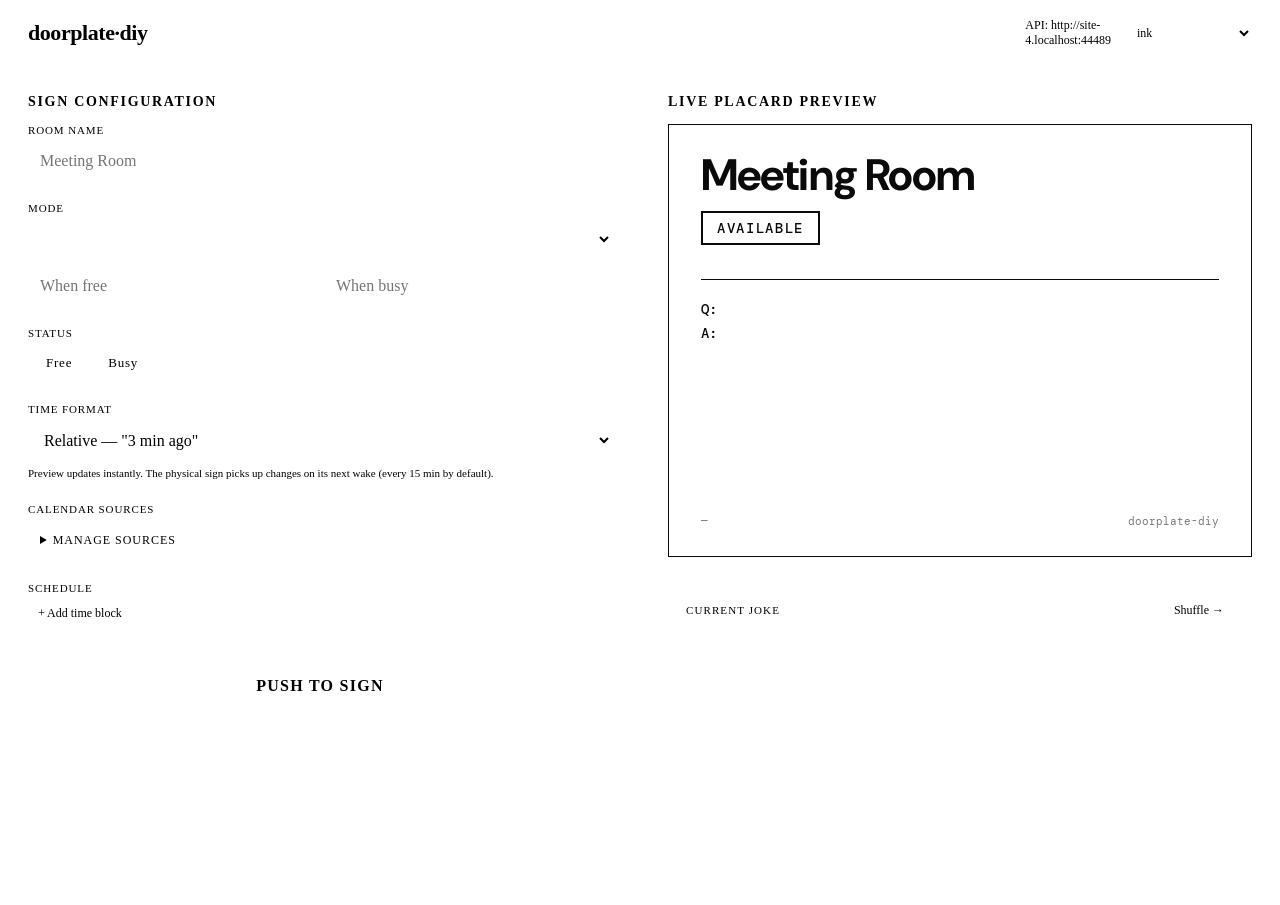
==== commit cf4ff89b: "fix(ui): time format preview updates instantly; roadmap weather widget **Bug:** Changing the Time fo" ====
--- a/server/static/index.html
+++ b/server/static/index.html
@@ -70,6 +70,7 @@
     details.sources[open] > summary { margin-bottom: 10px; }
     .sources-actions { display: flex; gap: 8px; margin-top: 10px; }
     .custom-labels { display: grid; grid-template-columns: 1fr 1fr; gap: 8px; margin-top: 8px; }
+    .field-hint { font-family: var(--font-mono); font-size: 11px; color: var(--muted); margin-top: 6px; line-height: 1.4; }
     .schedule-row.synced input, .schedule-row.synced select { opacity: 0.7; }
     .synced-badge { display: inline-block; padding: 1px 5px; border: 1px solid var(--border); border-radius: 2px; font-family: var(--font-mono); font-size: 10px; color: var(--muted); letter-spacing: 0.06em; text-transform: uppercase; }
 
@@ -179,6 +180,7 @@
           <option value="iso">ISO timestamp</option>
           <option value="off">Off (hide)</option>
         </select>
+        <div class="field-hint">Preview updates instantly. The physical sign picks up changes on its next wake (every 15 min by default).</div>
       </div>
 
       <div class="field">
@@ -280,6 +282,39 @@
 
     function applyTheme(name) {
       document.getElementById("theme-css").href = `/static/themes/${name}.css`;
+    }
+
+    // ---------- time format ----------
+    // Mirrors server-side _format_time so the preview updates instantly
+    // when the dropdown changes. Server still renders the canonical
+    // time_display on Push — we just fill in locally until then.
+    function formatTimeClient(isoStr, fmt, now) {
+      now = now || new Date();
+      if (fmt === "off") return "";
+      if (!isoStr) return "not pushed yet";
+      const dt = new Date(isoStr);
+      if (isNaN(dt.getTime())) return isoStr;
+      if (fmt === "iso") return isoStr;
+      if (fmt === "24h") {
+        return `${String(dt.getHours()).padStart(2, "0")}:${String(dt.getMinutes()).padStart(2, "0")}`;
+      }
+      if (fmt === "12h") {
+        const h = dt.getHours();
+        const h12 = ((h + 11) % 12) + 1;
+        const m = String(dt.getMinutes()).padStart(2, "0");
+        return `${h12}:${m} ${h < 12 ? "AM" : "PM"}`;
+      }
+      // relative
+      const sec = Math.floor((now - dt) / 1000);
+      if (sec < 45) return "just now";
+      if (sec < 3600) return `${Math.max(1, Math.round(sec / 60))} min ago`;
+      if (sec < 86400) return `${Math.max(1, Math.round(sec / 3600))} h ago`;
+      const days = Math.floor(sec / 86400);
+      if (days <= 7) return days === 1 ? "1 day ago" : `${days} days ago`;
+      const h = dt.getHours();
+      const h12 = ((h + 11) % 12) + 1;
+      const m = String(dt.getMinutes()).padStart(2, "0");
+      return `${h12}:${m} ${h < 12 ? "AM" : "PM"}`;
     }
 
     // ---------- mode ↔ labels ----------
@@ -635,7 +670,12 @@
 
       document.getElementById("pl-joke-q").textContent = state.joke_q || "";
       document.getElementById("pl-joke-a").textContent = state.joke_a || "";
-      document.getElementById("pl-updated").textContent = state.time_display || "";
+      // Compute locally from current state so the preview reflects dropdown
+      // changes immediately, without requiring a push round-trip.
+      document.getElementById("pl-updated").textContent = formatTimeClient(
+        state.last_updated,
+        state.time_format || "relative"
+      );
     }
 
     function renderJokeCard() {
@@ -741,7 +781,7 @@
     });
     document.getElementById("time-format").addEventListener("change", (e) => {
       state.time_format = e.target.value;
-      // Server formats time_display on push; for now preview just shows last value.
+      renderPlacard();
     });
     document.getElementById("btn-add-source").addEventListener("click", () => addSource());
     document.getElementById("btn-refresh-sources").addEventListener("click", () => refreshSources());
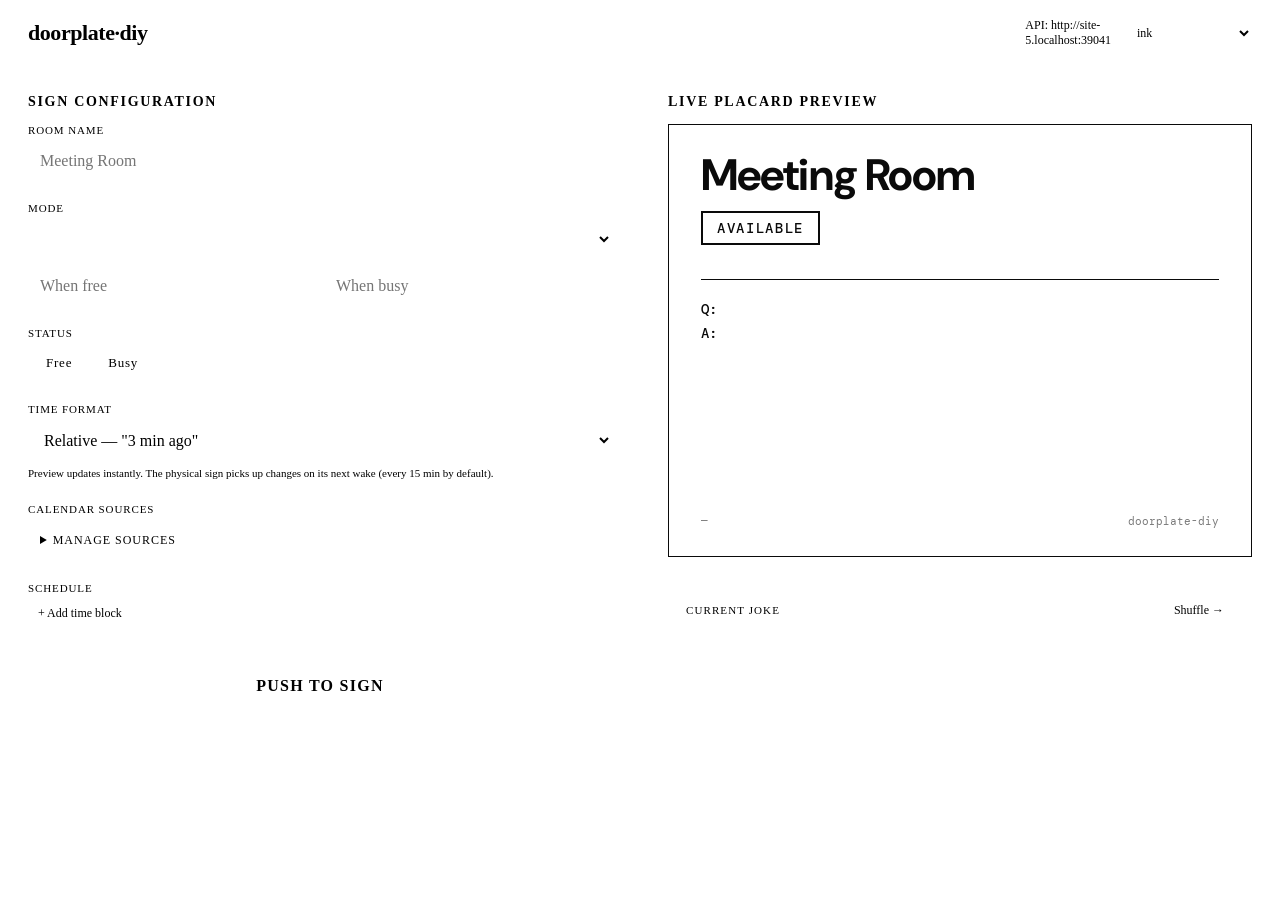
==== commit 646fe142: "fix(ui): schedule times honor the time_format setting Meeting times in the schedule were hardcoded H" ====
--- a/server/static/index.html
+++ b/server/static/index.html
@@ -113,7 +113,7 @@
     @keyframes badge-scan  { 0% { transform: translateY(-100%) } 100% { transform: translateY(100%) } }
 
     .placard .schedule { display: flex; flex-direction: column; gap: 4px; font-size: 18px; }
-    .placard .schedule-line { display: grid; grid-template-columns: auto 70px 1fr; gap: 8px; align-items: center; }
+    .placard .schedule-line { display: grid; grid-template-columns: auto auto 1fr; gap: 12px; align-items: center; }
     .placard .schedule-empty { color: #7a7a7a; font-style: italic; font-size: 15px; }
     .placard .divider { border-top: 1px solid #0a0a0a; margin: 6px 0; }
     .placard .joke { font-family: "DM Mono", monospace; font-size: 14px; line-height: 1.4; display: flex; flex-direction: column; gap: 4px; }
@@ -285,9 +285,18 @@
     }
 
     // ---------- time format ----------
-    // Mirrors server-side _format_time so the preview updates instantly
-    // when the dropdown changes. Server still renders the canonical
-    // time_display on Push — we just fill in locally until then.
+    // Mirrors server-side _format_time and _format_schedule_time so the
+    // preview updates instantly when the dropdown changes. Server still
+    // renders the canonical values on Push — we just fill in locally until then.
+    function formatScheduleTimeClient(hhmm, fmt) {
+      if (!hhmm || fmt !== "12h" || !hhmm.includes(":")) return hhmm || "";
+      const [hh, mm] = hhmm.split(":");
+      const h = parseInt(hh, 10);
+      if (isNaN(h)) return hhmm;
+      const h12 = ((h + 11) % 12) + 1;
+      return `${h12}:${mm} ${h < 12 ? "AM" : "PM"}`;
+    }
+
     function formatTimeClient(isoStr, fmt, now) {
       now = now || new Date();
       if (fmt === "off") return "";
@@ -660,7 +669,7 @@
           }
 
           const timeSpan = document.createElement("span");
-          timeSpan.textContent = row.time || "";
+          timeSpan.textContent = formatScheduleTimeClient(row.time || "", state.time_format || "24h");
           const titleSpan = document.createElement("span");
           titleSpan.textContent = row.title || "";
           line.append(chipSlot, timeSpan, titleSpan);
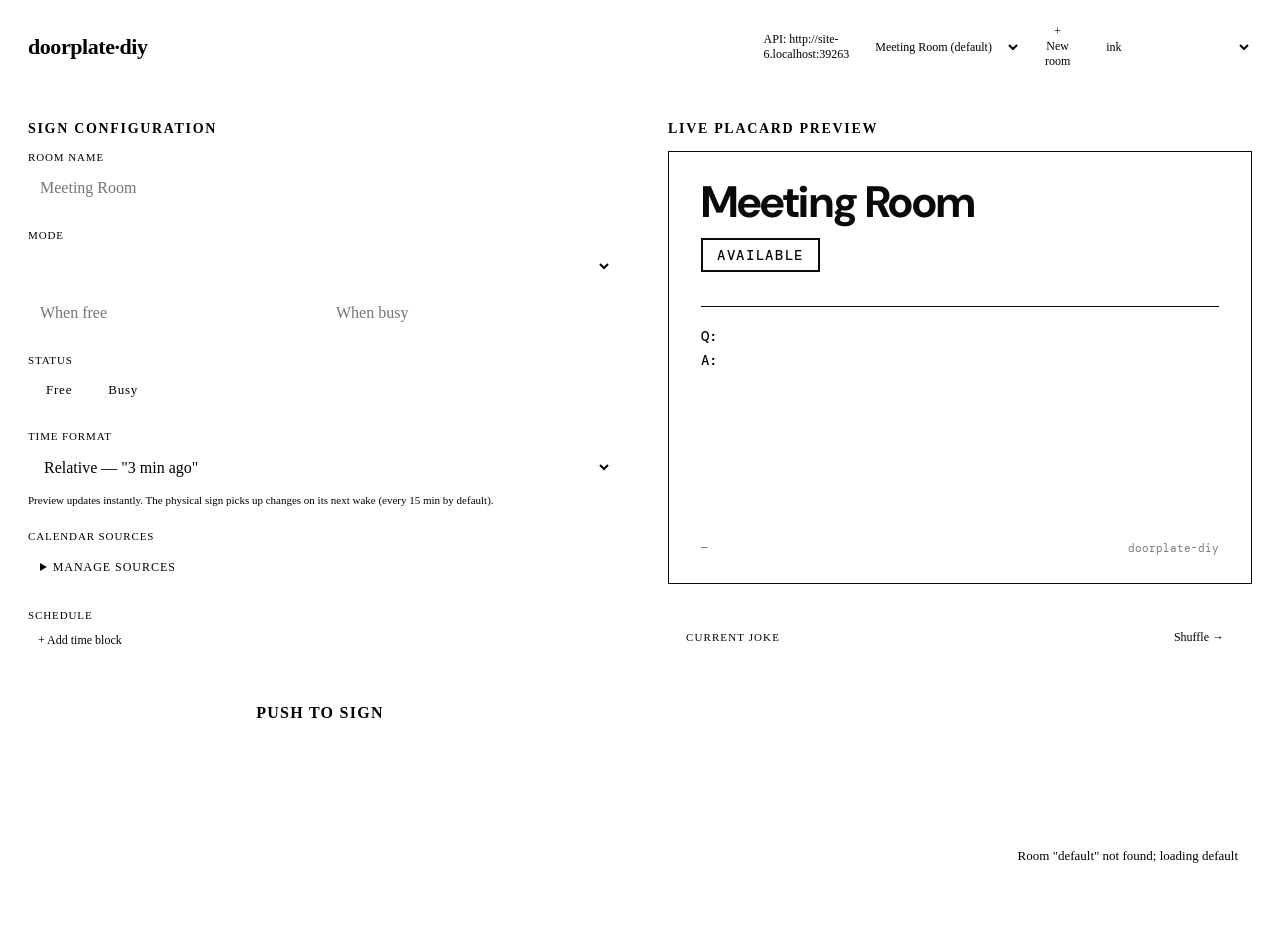
==== commit 0987c7e3: "feat(ui+esphome+docs): multi-room selector, room_id subst, docs - Control panel: room selector + "Ne" ====
--- a/server/static/index.html
+++ b/server/static/index.html
@@ -141,6 +141,9 @@
     <div class="brand">doorplate<span>·</span>diy</div>
     <div class="topbar-meta">
       <span id="api-indicator"></span>
+      <select id="room-picker" class="theme-picker" title="room"></select>
+      <button id="btn-new-room" class="btn-ghost" type="button" title="Create a new room">+ New room</button>
+      <button id="btn-delete-room" class="btn-ghost" type="button" title="Delete this room" hidden>×</button>
       <select id="theme-picker" class="theme-picker" title="theme"></select>
     </div>
   </header>
@@ -237,6 +240,13 @@
   <script>
     const API_BASE = `${window.location.protocol}//${window.location.host}`;
     document.getElementById("api-indicator").textContent = `API: ${API_BASE}`;
+
+    // Which room the control panel is editing. Read from ?room=…; default
+    // is the "default" room (matches the server's legacy alias).
+    const urlParams = new URLSearchParams(window.location.search);
+    let currentRoomId = urlParams.get("room") || "default";
+    const statusPath = () => `/status/${encodeURIComponent(currentRoomId)}`;
+    const updatePath = () => `/update/${encodeURIComponent(currentRoomId)}`;
 
     const state = {
       room_name: "Meeting Room",
@@ -692,10 +702,92 @@
       document.getElementById("jc-a").textContent = state.joke_a ? `A: ${state.joke_a}` : "";
     }
 
+    // ---------- rooms ----------
+    async function loadRooms() {
+      const picker = document.getElementById("room-picker");
+      let rooms = [{ id: "default", room_name: "Meeting Room" }];
+      try {
+        const res = await fetch(`${API_BASE}/rooms`);
+        const list = await res.json();
+        if (Array.isArray(list) && list.length) rooms = list;
+      } catch (_) { /* fall back */ }
+
+      picker.replaceChildren();
+      for (const r of rooms) {
+        const opt = document.createElement("option");
+        opt.value = r.id;
+        opt.textContent = `${r.room_name} (${r.id})`;
+        if (r.id === currentRoomId) opt.selected = true;
+        picker.appendChild(opt);
+      }
+      // If the URL param points at a room the server doesn't know about,
+      // fall back to default so the page doesn't 404 on /status/<bad>.
+      if (!rooms.find(r => r.id === currentRoomId)) {
+        currentRoomId = "default";
+        picker.value = "default";
+      }
+      document.getElementById("btn-delete-room").hidden = currentRoomId === "default";
+    }
+
+    async function createRoom() {
+      const rawId = prompt("Room ID (lowercase, no spaces, e.g. 'acorn'):");
+      if (!rawId) return;
+      const roomId = rawId.trim();
+      if (!/^[a-z0-9_-]{1,32}$/.test(roomId)) {
+        toast("Invalid room_id — use [a-z0-9_-], max 32 chars", true);
+        return;
+      }
+      const roomName = prompt("Display name:", roomId) || roomId;
+      try {
+        const headers = { "Content-Type": "application/json" };
+        const token = localStorage.getItem("doorplateToken");
+        if (token) headers["X-Doorplate-Token"] = token;
+        const res = await fetch(`${API_BASE}/rooms`, {
+          method: "POST",
+          headers,
+          body: JSON.stringify({ room_id: roomId, room_name: roomName.trim() }),
+        });
+        if (!res.ok) {
+          const err = await res.json().catch(() => ({ error: res.status }));
+          throw new Error(err.error || res.status);
+        }
+        // Navigate to the new room so the page reloads with its state.
+        window.location.search = `?room=${encodeURIComponent(roomId)}`;
+      } catch (err) {
+        toast(`Create failed: ${err.message}`, true);
+      }
+    }
+
+    async function deleteCurrentRoom() {
+      if (currentRoomId === "default") return;
+      if (!confirm(`Delete room "${currentRoomId}"? This can't be undone.`)) return;
+      try {
+        const headers = {};
+        const token = localStorage.getItem("doorplateToken");
+        if (token) headers["X-Doorplate-Token"] = token;
+        const res = await fetch(`${API_BASE}/rooms/${encodeURIComponent(currentRoomId)}`, {
+          method: "DELETE",
+          headers,
+        });
+        if (!res.ok) {
+          const err = await res.json().catch(() => ({ error: res.status }));
+          throw new Error(err.error || res.status);
+        }
+        window.location.search = "";  // back to default
+      } catch (err) {
+        toast(`Delete failed: ${err.message}`, true);
+      }
+    }
+
     // ---------- API ----------
     async function fetchStatus() {
-      const res = await fetch(`${API_BASE}/status`);
-      const data = await res.json();
+      const res = await fetch(`${API_BASE}${statusPath()}`);
+      if (!res.ok) {
+        toast(`Room "${currentRoomId}" not found; loading default`, true);
+        currentRoomId = "default";
+      }
+      const res2 = res.ok ? res : await fetch(`${API_BASE}${statusPath()}`);
+      const data = await res2.json();
       Object.assign(state, data);
       render();
     }
@@ -730,7 +822,7 @@
         const headers = { "Content-Type": "application/json" };
         const token = localStorage.getItem("doorplateToken");
         if (token) headers["X-Doorplate-Token"] = token;
-        const res = await fetch(`${API_BASE}/update`, {
+        const res = await fetch(`${API_BASE}${updatePath()}`, {
           method: "POST",
           headers,
           body: JSON.stringify(buildPushBody(extra)),
@@ -813,9 +905,18 @@
       toastTimer = setTimeout(() => el.classList.remove("show"), 2800);
     }
 
+    // ---------- room-picker events ----------
+    document.getElementById("room-picker").addEventListener("change", (e) => {
+      const rid = e.target.value;
+      window.location.search = rid === "default" ? "" : `?room=${encodeURIComponent(rid)}`;
+    });
+    document.getElementById("btn-new-room").addEventListener("click", () => createRoom());
+    document.getElementById("btn-delete-room").addEventListener("click", () => deleteCurrentRoom());
+
     // ---------- boot ----------
     (async () => {
       await loadThemes();
+      await loadRooms();
       await fetchStatus();
     })();
   </script>
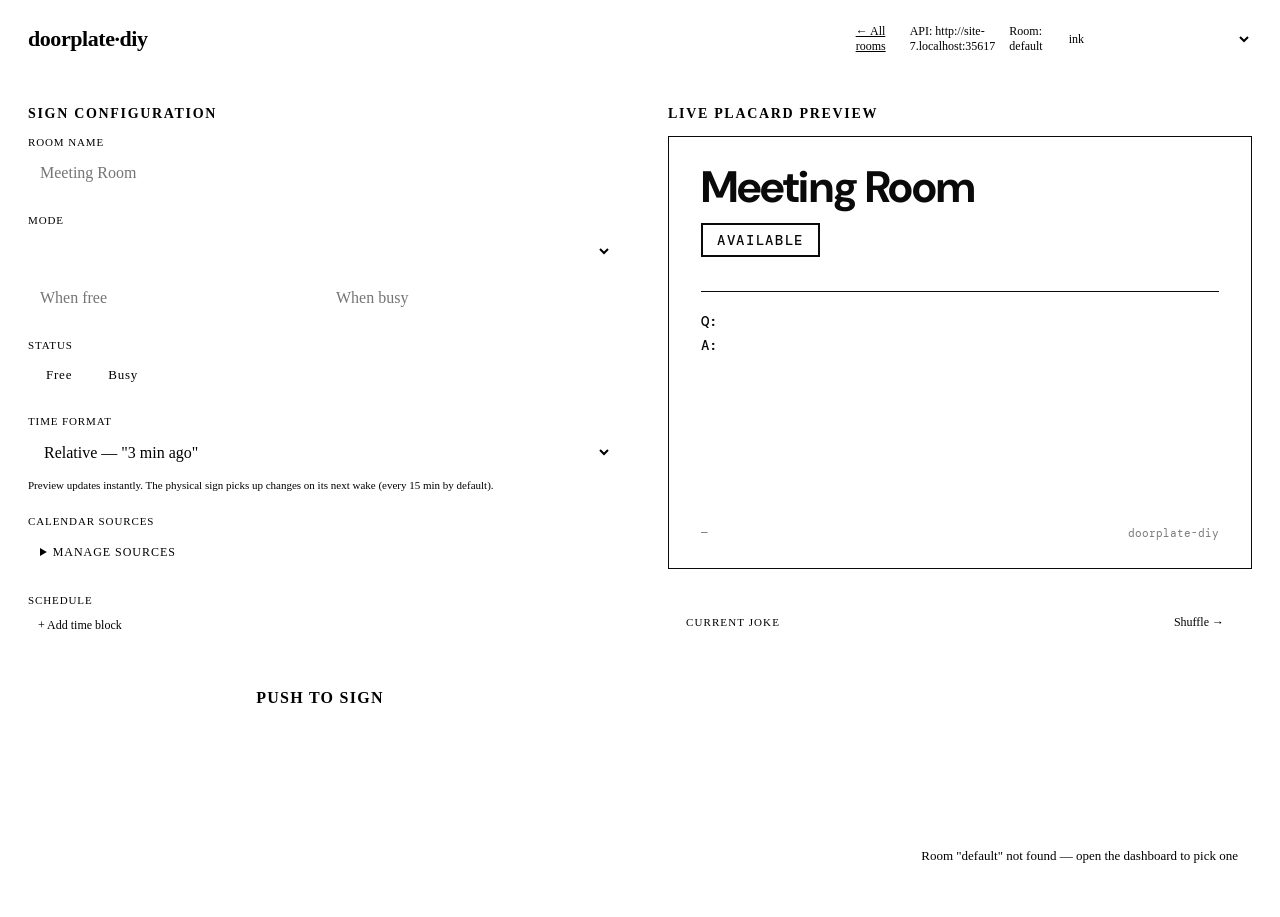
==== commit fb4ac37c: "feat(dashboard): welcome landing page, per-room themes, archive/unarchive - New GET / serves dashboa" ====
--- a/server/static/index.html
+++ b/server/static/index.html
@@ -140,10 +140,9 @@
   <header class="topbar">
     <div class="brand">doorplate<span>·</span>diy</div>
     <div class="topbar-meta">
+      <a href="/" class="btn-ghost" title="Back to all rooms">← All rooms</a>
       <span id="api-indicator"></span>
-      <select id="room-picker" class="theme-picker" title="room"></select>
-      <button id="btn-new-room" class="btn-ghost" type="button" title="Create a new room">+ New room</button>
-      <button id="btn-delete-room" class="btn-ghost" type="button" title="Delete this room" hidden>×</button>
+      <span id="room-indicator"></span>
       <select id="theme-picker" class="theme-picker" title="theme"></select>
     </div>
   </header>
@@ -241,12 +240,14 @@
     const API_BASE = `${window.location.protocol}//${window.location.host}`;
     document.getElementById("api-indicator").textContent = `API: ${API_BASE}`;
 
-    // Which room the control panel is editing. Read from ?room=…; default
-    // is the "default" room (matches the server's legacy alias).
-    const urlParams = new URLSearchParams(window.location.search);
-    let currentRoomId = urlParams.get("room") || "default";
+    // Which room this control panel is editing. The dashboard links to
+    // /room/<id>; we parse the id from the path. Falls back to "default"
+    // if the URL is just "/" (lets the legacy bookmark keep working).
+    const pathMatch = window.location.pathname.match(/^\/room\/([a-z0-9_-]{1,32})\/?$/);
+    let currentRoomId = pathMatch ? pathMatch[1] : "default";
     const statusPath = () => `/status/${encodeURIComponent(currentRoomId)}`;
     const updatePath = () => `/update/${encodeURIComponent(currentRoomId)}`;
+    document.getElementById("room-indicator").textContent = `Room: ${currentRoomId}`;
 
     const state = {
       room_name: "Meeting Room",
@@ -263,9 +264,13 @@
       time_format: "relative",
       time_display: "not pushed yet",
       sources: {},
+      theme: "ink",
     };
 
     // ---------- theme ----------
+    // Theme is a per-room property stored on the server (set via POST
+    // /update/<room_id>). We populate the picker from /themes, select the
+    // room's current theme on load, and POST changes immediately.
     async function loadThemes() {
       const picker = document.getElementById("theme-picker");
       let themes = ["ink"];
@@ -275,23 +280,46 @@
         if (Array.isArray(list) && list.length) themes = list;
       } catch (_) { /* fall back to single theme */ }
 
-      const saved = localStorage.getItem("doorplateTheme") || "ink";
       picker.replaceChildren();
       for (const name of themes) {
         const opt = document.createElement("option");
         opt.value = name; opt.textContent = name;
-        if (name === saved) opt.selected = true;
         picker.appendChild(opt);
       }
-      applyTheme(picker.value);
-      picker.addEventListener("change", () => {
-        applyTheme(picker.value);
-        localStorage.setItem("doorplateTheme", picker.value);
+      // Selection is set in syncThemePicker() once /status responds.
+      picker.addEventListener("change", async () => {
+        const newTheme = picker.value;
+        applyTheme(newTheme);
+        try {
+          const headers = { "Content-Type": "application/json" };
+          const token = localStorage.getItem("doorplateToken");
+          if (token) headers["X-Doorplate-Token"] = token;
+          const res = await fetch(`${API_BASE}${updatePath()}`, {
+            method: "POST",
+            headers,
+            body: JSON.stringify({ theme: newTheme }),
+          });
+          if (!res.ok) {
+            const err = await res.json().catch(() => ({ error: res.status }));
+            throw new Error(err.error || res.status);
+          }
+          state.theme = newTheme;
+        } catch (err) {
+          toast(`Theme save failed: ${err.message}`, true);
+        }
       });
     }
 
     function applyTheme(name) {
       document.getElementById("theme-css").href = `/static/themes/${name}.css`;
+    }
+
+    function syncThemePicker() {
+      const picker = document.getElementById("theme-picker");
+      if (!picker.options.length) return;
+      const want = state.theme || "ink";
+      for (const opt of picker.options) opt.selected = (opt.value === want);
+      applyTheme(want);
     }
 
     // ---------- time format ----------
@@ -561,6 +589,7 @@
       renderScheduleRows();
       renderPlacard();
       renderJokeCard();
+      syncThemePicker();
     }
 
     function renderScheduleRows() {
@@ -702,92 +731,14 @@
       document.getElementById("jc-a").textContent = state.joke_a ? `A: ${state.joke_a}` : "";
     }
 
-    // ---------- rooms ----------
-    async function loadRooms() {
-      const picker = document.getElementById("room-picker");
-      let rooms = [{ id: "default", room_name: "Meeting Room" }];
-      try {
-        const res = await fetch(`${API_BASE}/rooms`);
-        const list = await res.json();
-        if (Array.isArray(list) && list.length) rooms = list;
-      } catch (_) { /* fall back */ }
-
-      picker.replaceChildren();
-      for (const r of rooms) {
-        const opt = document.createElement("option");
-        opt.value = r.id;
-        opt.textContent = `${r.room_name} (${r.id})`;
-        if (r.id === currentRoomId) opt.selected = true;
-        picker.appendChild(opt);
-      }
-      // If the URL param points at a room the server doesn't know about,
-      // fall back to default so the page doesn't 404 on /status/<bad>.
-      if (!rooms.find(r => r.id === currentRoomId)) {
-        currentRoomId = "default";
-        picker.value = "default";
-      }
-      document.getElementById("btn-delete-room").hidden = currentRoomId === "default";
-    }
-
-    async function createRoom() {
-      const rawId = prompt("Room ID (lowercase, no spaces, e.g. 'acorn'):");
-      if (!rawId) return;
-      const roomId = rawId.trim();
-      if (!/^[a-z0-9_-]{1,32}$/.test(roomId)) {
-        toast("Invalid room_id — use [a-z0-9_-], max 32 chars", true);
-        return;
-      }
-      const roomName = prompt("Display name:", roomId) || roomId;
-      try {
-        const headers = { "Content-Type": "application/json" };
-        const token = localStorage.getItem("doorplateToken");
-        if (token) headers["X-Doorplate-Token"] = token;
-        const res = await fetch(`${API_BASE}/rooms`, {
-          method: "POST",
-          headers,
-          body: JSON.stringify({ room_id: roomId, room_name: roomName.trim() }),
-        });
-        if (!res.ok) {
-          const err = await res.json().catch(() => ({ error: res.status }));
-          throw new Error(err.error || res.status);
-        }
-        // Navigate to the new room so the page reloads with its state.
-        window.location.search = `?room=${encodeURIComponent(roomId)}`;
-      } catch (err) {
-        toast(`Create failed: ${err.message}`, true);
-      }
-    }
-
-    async function deleteCurrentRoom() {
-      if (currentRoomId === "default") return;
-      if (!confirm(`Delete room "${currentRoomId}"? This can't be undone.`)) return;
-      try {
-        const headers = {};
-        const token = localStorage.getItem("doorplateToken");
-        if (token) headers["X-Doorplate-Token"] = token;
-        const res = await fetch(`${API_BASE}/rooms/${encodeURIComponent(currentRoomId)}`, {
-          method: "DELETE",
-          headers,
-        });
-        if (!res.ok) {
-          const err = await res.json().catch(() => ({ error: res.status }));
-          throw new Error(err.error || res.status);
-        }
-        window.location.search = "";  // back to default
-      } catch (err) {
-        toast(`Delete failed: ${err.message}`, true);
-      }
-    }
-
     // ---------- API ----------
     async function fetchStatus() {
       const res = await fetch(`${API_BASE}${statusPath()}`);
       if (!res.ok) {
-        toast(`Room "${currentRoomId}" not found; loading default`, true);
-        currentRoomId = "default";
-      }
-      const res2 = res.ok ? res : await fetch(`${API_BASE}${statusPath()}`);
-      const data = await res2.json();
+        toast(`Room "${currentRoomId}" not found — open the dashboard to pick one`, true);
+        return;
+      }
+      const data = await res.json();
       Object.assign(state, data);
       render();
     }
@@ -905,18 +856,9 @@
       toastTimer = setTimeout(() => el.classList.remove("show"), 2800);
     }
 
-    // ---------- room-picker events ----------
-    document.getElementById("room-picker").addEventListener("change", (e) => {
-      const rid = e.target.value;
-      window.location.search = rid === "default" ? "" : `?room=${encodeURIComponent(rid)}`;
-    });
-    document.getElementById("btn-new-room").addEventListener("click", () => createRoom());
-    document.getElementById("btn-delete-room").addEventListener("click", () => deleteCurrentRoom());
-
     // ---------- boot ----------
     (async () => {
       await loadThemes();
-      await loadRooms();
       await fetchStatus();
     })();
   </script>
